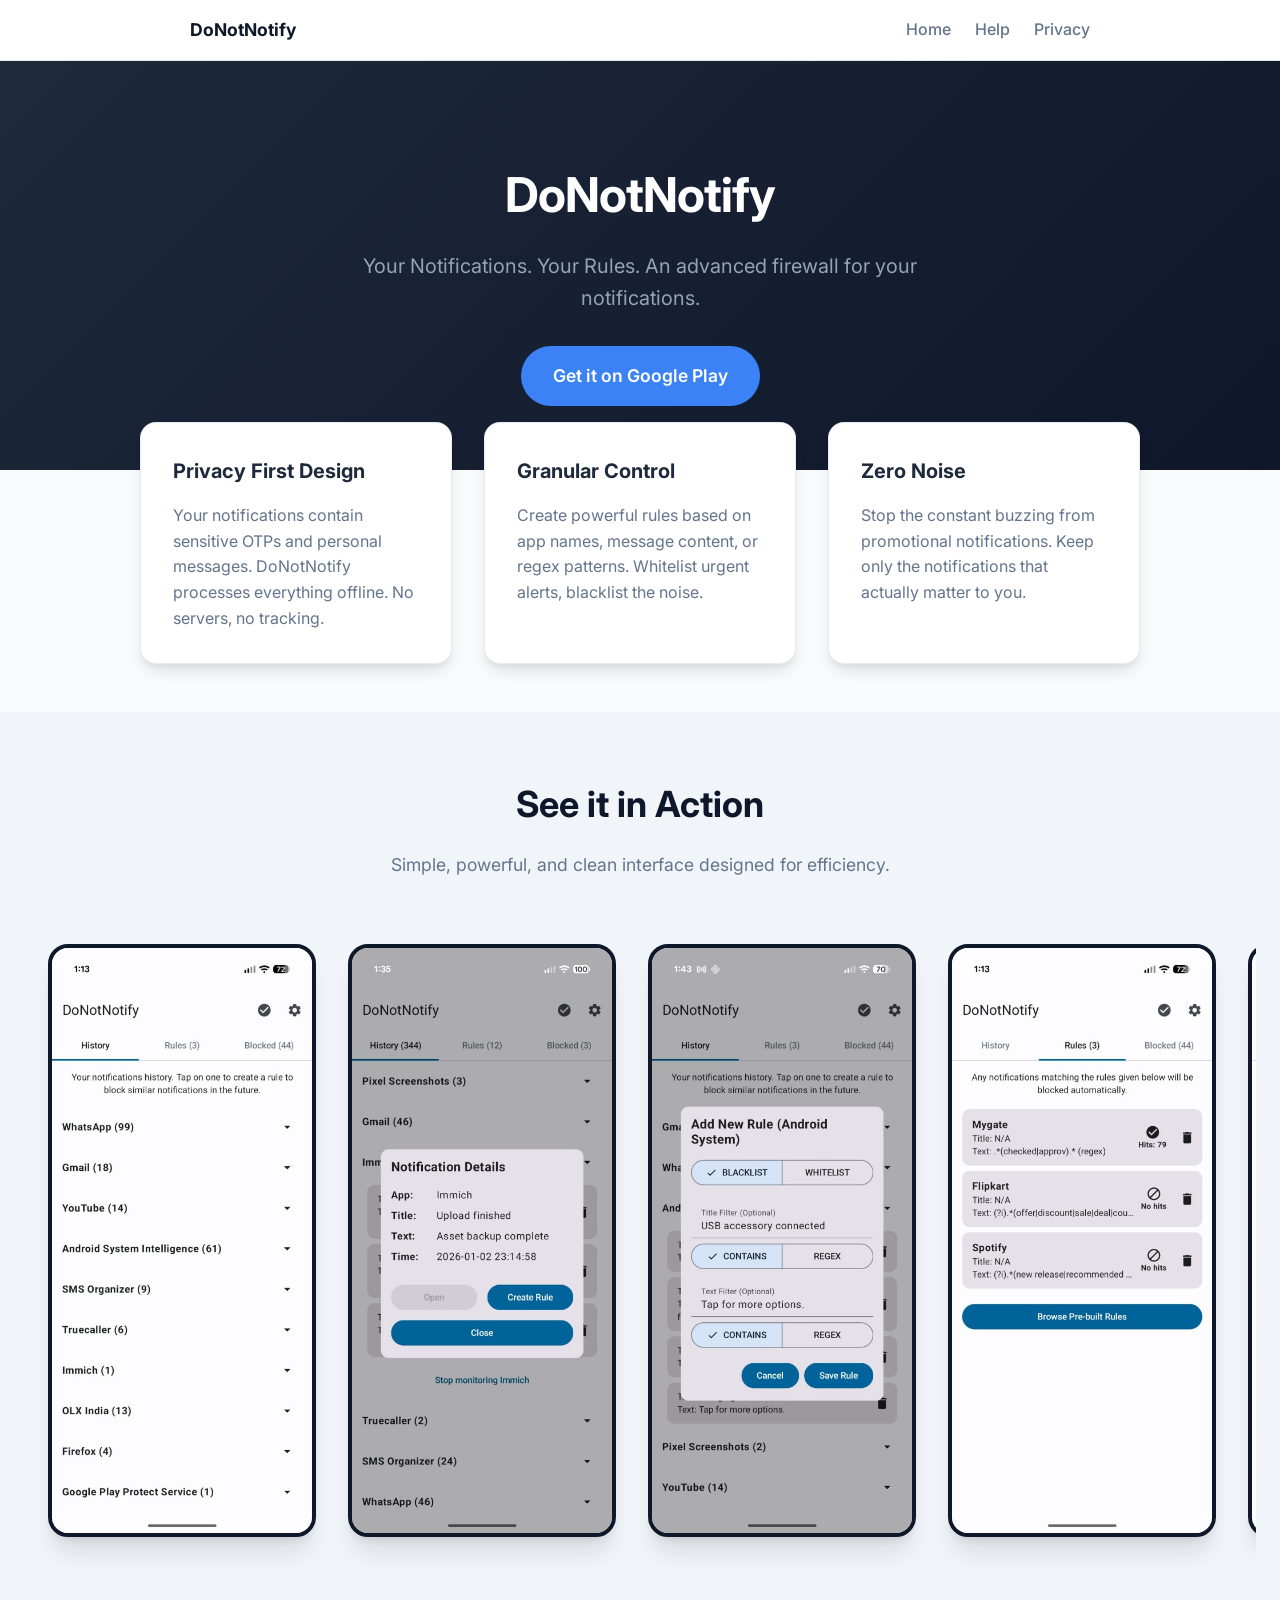
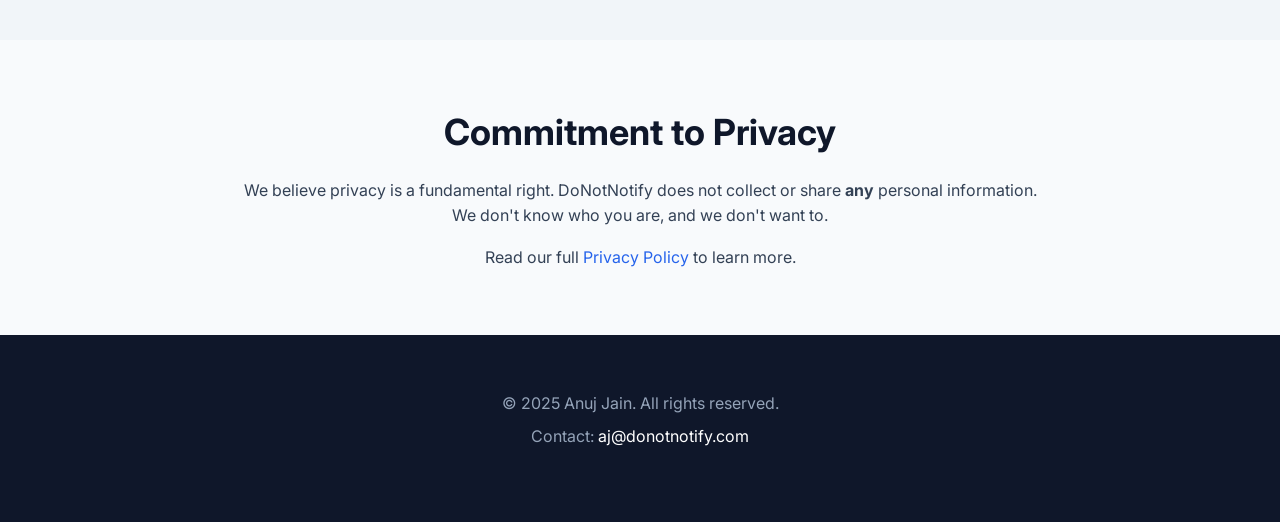
==== index.html @ 19e0c1b4 "added: buymeacoffee" ====
<!doctype html>
<html lang="en">

<head>
  <meta charset="utf-8" />
  <meta name="viewport" content="width=device-width, initial-scale=1" />
  <title>DoNotNotify — Regain Your Focus</title>
  <meta name="description"
    content="DoNotNotify is an advanced notification manager for Android. Block unwanted distractions with powerful filters while keeping your data 100% private." />
  <link rel="icon" href="favicon.ico" type="image/x-icon" />
  <link rel="apple-touch-icon" href="apple-touch-icon.png">
  <link rel="stylesheet" href="style.css">

</head>

<body>
  <nav class="main-nav">
    <div class="nav-container">
      <a href="index.html" class="nav-brand">DoNotNotify</a>
      <ul class="nav-links">
        <li><a href="index.html">Home</a></li>
        <li><a href="help.html">Help</a></li>
        <li><a href="privacy.html">Privacy</a></li>
      </ul>
    </div>
  </nav>

  <header class="hero">
    <h1>DoNotNotify</h1>
    <p>Your Notifications. Your Rules. An advanced firewall for your notifications.</p>
    <a class="hero-btn" href="https://play.google.com/store/apps/details?id=com.donotnotify.donotnotify">Get it on
      Google Play</a>
  </header>

  <main>
    <div class="features-grid">
      <div class="feature-card">
        <h3>Privacy First Design</h3>
        <p>Your notifications contain sensitive OTPs and personal messages. DoNotNotify processes everything offline. No
          servers, no tracking.</p>
      </div>
      <div class="feature-card">
        <h3>Granular Control</h3>
        <p>Create powerful rules based on app names, message content, or regex patterns. Whitelist urgent alerts,
          blacklist the noise.</p>
      </div>
      <div class="feature-card">
        <h3>Zero Noise</h3>
        <p>Stop the constant buzzing from promotional notifications. Keep only the notifications that actually matter to
          you.</p>
      </div>
    </div>

    <section class="screenshots-section">
      <h2>See it in Action</h2>
      <p>Simple, powerful, and clean interface designed for efficiency.</p>
      <div class="screenshots-scroller">
        <div class="screenshot-container">
          <img src="images/screenshot-history.jpg" alt="Notification History" class="screenshot-img" loading="lazy">
        </div>
        <div class="screenshot-container">
          <img src="images/screenshot-details.jpg" alt="Notification Details" class="screenshot-img" loading="lazy">
        </div>
        <div class="screenshot-container">
          <img src="images/screenshot-add-rule.jpg" alt="Add Blocking Rule" class="screenshot-img" loading="lazy">
        </div>
        <div class="screenshot-container">
          <img src="images/screenshot-rules.jpg" alt="Active Rules List" class="screenshot-img" loading="lazy">
        </div>
        <div class="screenshot-container">
          <img src="images/screenshot-blocked.jpg" alt="Blocked Notifications Log" class="screenshot-img"
            loading="lazy">
        </div>
      </div>
    </section>

    <section class="section-container">
      <h2>Commitment to Privacy</h2>
      <p>We believe privacy is a fundamental right. DoNotNotify does not collect or share <strong>any</strong> personal
        information. We don't know who you are, and we don't want to.</p>
      <p>Read our full <a href="privacy.html">Privacy Policy</a> to learn more.</p>
    </section>
  </main>

  <footer>
    <p>© 2025 Anuj Jain. All rights reserved.</p>
    <p>Contact: <a href="mailto:aj@donotnotify.com">aj@donotnotify.com</a></p>
    <div style="margin-top: 1.5rem;">
      <script type="text/javascript" src="https://cdnjs.buymeacoffee.com/1.0.0/button.prod.min.js"
        data-name="bmc-button" data-slug="jainanuj" data-color="#5F7FFF" data-emoji="☕" data-font="Cookie"
        data-text="Buy me a coffee" data-outline-color="#000000" data-font-color="#ffffff"
        data-coffee-color="#FFDD00"></script>
    </div>
  </footer>
</body>

</html>
---- style.css ----
@import url('https://fonts.googleapis.com/css2?family=Inter:wght@400;500;600;700&display=swap');

body {
  font-family: 'Inter', system-ui, -apple-system, sans-serif;
  margin: 0;
  background-color: #f8fafc;
  color: #334155;
  line-height: 1.6;
}

html {
  scroll-behavior: smooth;
}

:focus-visible {
  outline: 2px solid #2563eb;
  outline-offset: 2px;
}

a {
  color: #2563eb;
  text-decoration: none;
}

a:hover {
  text-decoration: underline;
}

h1 {
  color: #2563eb;
  font-size: 2rem;
}

h2 {
  color: #1e3a8a;
  margin-top: 0;
}

h3 {
  color: #0f172a;
  margin-bottom: 0.5rem;
}

/* Navigation */
.main-nav {
  background: white;
  border-bottom: 1px solid #e2e8f0;
  padding: 1rem 0;
  box-shadow: 0 1px 2px rgba(0, 0, 0, 0.05);
}

.nav-container {
  max-width: 900px;
  margin: 0 auto;
  padding: 0 1.5rem;
  display: flex;
  justify-content: space-between;
  align-items: center;
}

.nav-brand {
  font-weight: 700;
  font-size: 1.1rem;
  color: #0f172a;
  text-decoration: none;
}

.nav-links {
  list-style: none;
  margin: 0;
  padding: 0;
  display: flex;
  gap: 1.5rem;
}

.nav-links li a {
  color: #64748b;
  font-weight: 500;
  text-decoration: none;
}

.nav-links li a:hover {
  color: #2563eb;
}

header,
footer {
  text-align: center;
}

/* Hero Section */
.hero {
  background: linear-gradient(135deg, #1e293b 0%, #0f172a 100%);
  color: white;
  padding: 4rem 1.5rem;
  text-align: center;
}

.hero h1 {
  color: white;
  font-size: 3rem;
  margin-bottom: 1rem;
  letter-spacing: -0.02em;
}

.hero p {
  font-size: 1.25rem;
  color: #94a3b8;
  max-width: 600px;
  margin: 0 auto 2rem;
}

.hero-btn {
  background: #3b82f6;
  color: white;
  padding: 1rem 2rem;
  border-radius: 9999px;
  font-weight: 600;
  font-size: 1.1rem;
  transition: background 0.2s;
  display: inline-block;
  text-decoration: none;
}

.hero-btn:hover {
  background: #2563eb;
  text-decoration: none;
}

/* Features Section */
.features-grid {
  display: grid;
  grid-template-columns: repeat(auto-fit, minmax(300px, 1fr));
  gap: 2rem;
  max-width: 1000px;
  margin: -3rem auto 3rem;
  padding: 0 1.5rem;
  position: relative;
  z-index: 10;
}

.feature-card {
  background: white;
  padding: 2rem;
  border-radius: 16px;
  box-shadow: 0 10px 15px -3px rgba(0, 0, 0, 0.1), 0 4px 6px -2px rgba(0, 0, 0, 0.05);
  border: 1px solid rgba(226, 232, 240, 0.8);
  transition: transform 0.2s, box-shadow 0.2s;
}

.feature-card:hover {
  transform: translateY(-5px);
  box-shadow: 0 20px 25px -5px rgba(0, 0, 0, 0.1), 0 10px 10px -5px rgba(0, 0, 0, 0.04);
}

.feature-card h3 {
  color: #1e293b;
  font-size: 1.25rem;
  margin-top: 0;
}

.feature-card p {
  color: #64748b;
  margin-bottom: 0;
}

/* Section Styling */
.section-container {
  max-width: 800px;
  margin: 4rem auto;
  padding: 0 1.5rem;
  text-align: center;
}

.section-container h2 {
  font-size: 2.25rem;
  color: #0f172a;
  margin-bottom: 1rem;
}

/* Screenshots Section */
.screenshots-section {
  padding: 4rem 1.5rem;
  background: #f1f5f9;
  text-align: center;
  overflow: hidden;
}

.screenshots-section h2 {
  color: #0f172a;
  font-size: 2.25rem;
  margin-bottom: 1rem;
}

.screenshots-section p {
  color: #64748b;
  margin-bottom: 2rem;
  font-size: 1.1rem;
}

.screenshots-scroller {
  display: flex;
  flex-wrap: nowrap;
  align-items: center;
  gap: 2rem;
  overflow-x: auto;
  padding: 2rem 1.5rem;
  scroll-snap-type: x mandatory;
  -webkit-overflow-scrolling: touch;
  width: 100%;
  box-sizing: border-box;
  justify-content: start;
  /* Default for mobile/overflow */
  scrollbar-width: none;
  /* Firefox */
}


/* Center screenshots on desktop if they fit */
@media (min-width: 1500px) {
  .screenshots-scroller {
    justify-content: center;
  }
}


.screenshots-scroller::-webkit-scrollbar {
  display: none;
  /* Chrome/Safari */
}

.screenshot-container {
  flex: 0 0 auto;
  scroll-snap-align: center;
  transition: transform 0.3s ease;
}

.screenshot-container:hover {
  transform: translateY(-10px);
}

.screenshot-img {
  width: 260px;
  /* Mobile width */
  border-radius: 20px;
  box-shadow: 0 20px 25px -5px rgba(0, 0, 0, 0.1), 0 8px 10px -6px rgba(0, 0, 0, 0.1);
  border: 4px solid #0f172a;
  /* Frame look */
}

/* Footer */
footer {
  background: #0f172a;
  color: #94a3b8;
  padding: 3rem 1.5rem;
  text-align: center;
  margin-top: 4rem;
}

footer p {
  margin: 0.5rem 0;
}

footer a {
  color: white;
}

/* Documentation Specifics */
.docs-container {
  max-width: 800px;
  margin: 0 auto;
  padding: 2rem 1rem;
}

.docs-container header {
  margin-bottom: 2rem;
  text-align: center;
}

.docs-container h1 {
  margin-bottom: 0.5rem;
}

.docs-container h2 {
  color: #1e3a8a;
  margin-top: 2rem;
  border-bottom: 1px solid #cbd5e1;
  padding-bottom: 0.25rem;
}

.section {
  background: #ffffff;
  border-radius: 10px;
  box-shadow: 0 2px 8px rgba(0, 0, 0, 0.05);
  padding: 1.5rem;
  margin-bottom: 1.5rem;
}

/* Mobile Responsiveness */
@media (max-width: 640px) {
  .hero {
    padding: 3rem 1rem;
  }

  .hero h1 {
    font-size: 2rem;
  }

  .nav-container {
    flex-direction: column;
    gap: 1rem;
  }

  .features-grid {
    margin-top: 2rem;
    grid-template-columns: 1fr;
    padding: 0 1rem;
  }

  .feature-card {
    padding: 1.5rem;
  }
}
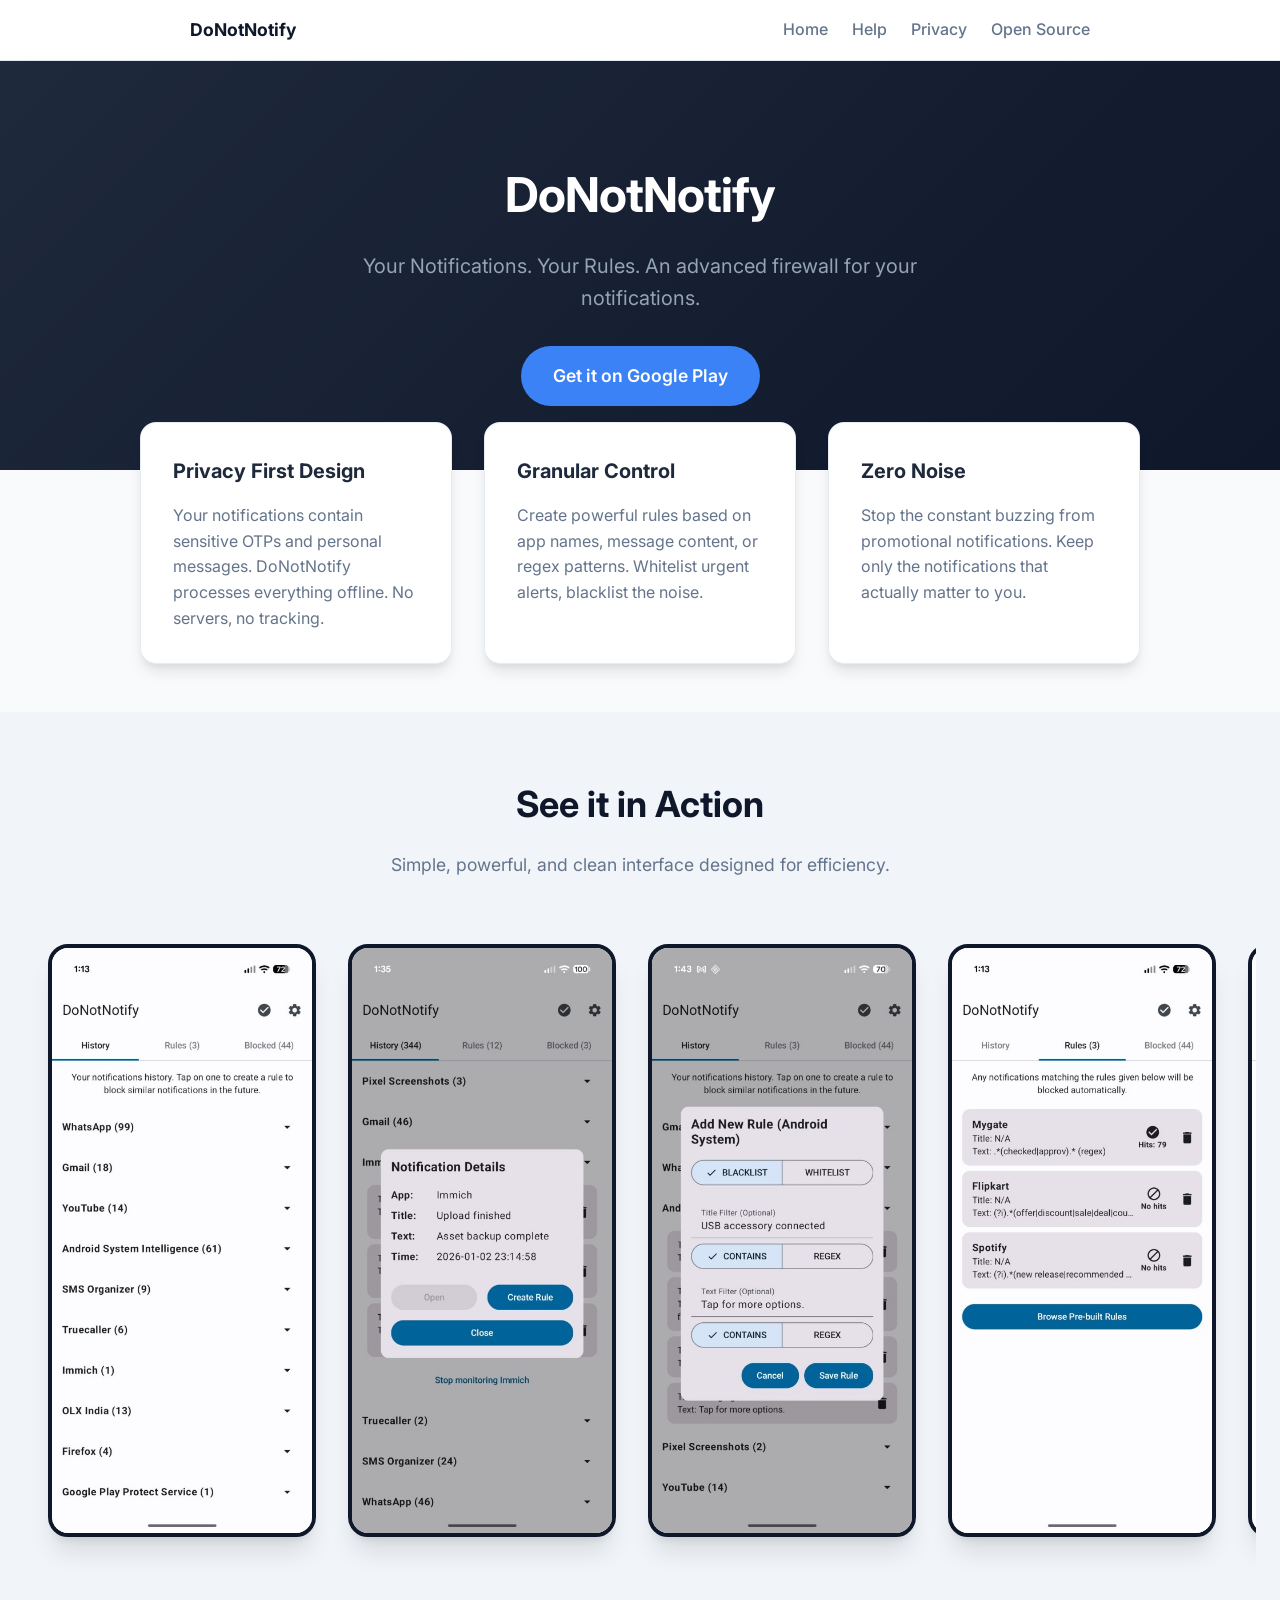
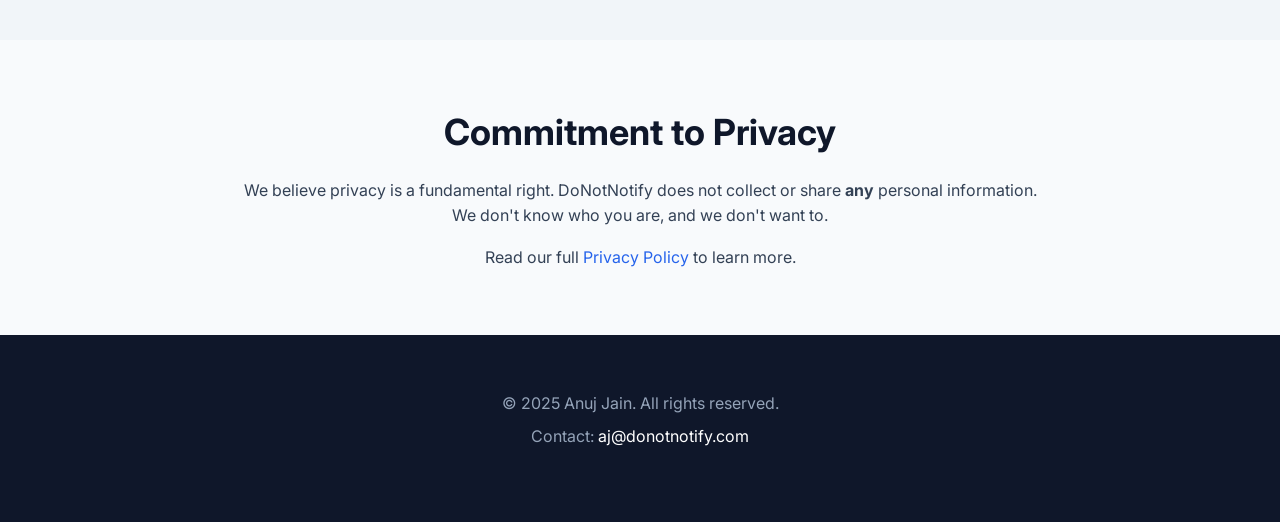
==== commit 1bcea87f: "added: open source page" ====
--- a/index.html
+++ b/index.html
@@ -21,6 +21,7 @@
         <li><a href="index.html">Home</a></li>
         <li><a href="help.html">Help</a></li>
         <li><a href="privacy.html">Privacy</a></li>
+        <li><a href="opensource.html">Open Source</a></li>
       </ul>
     </div>
   </nav>
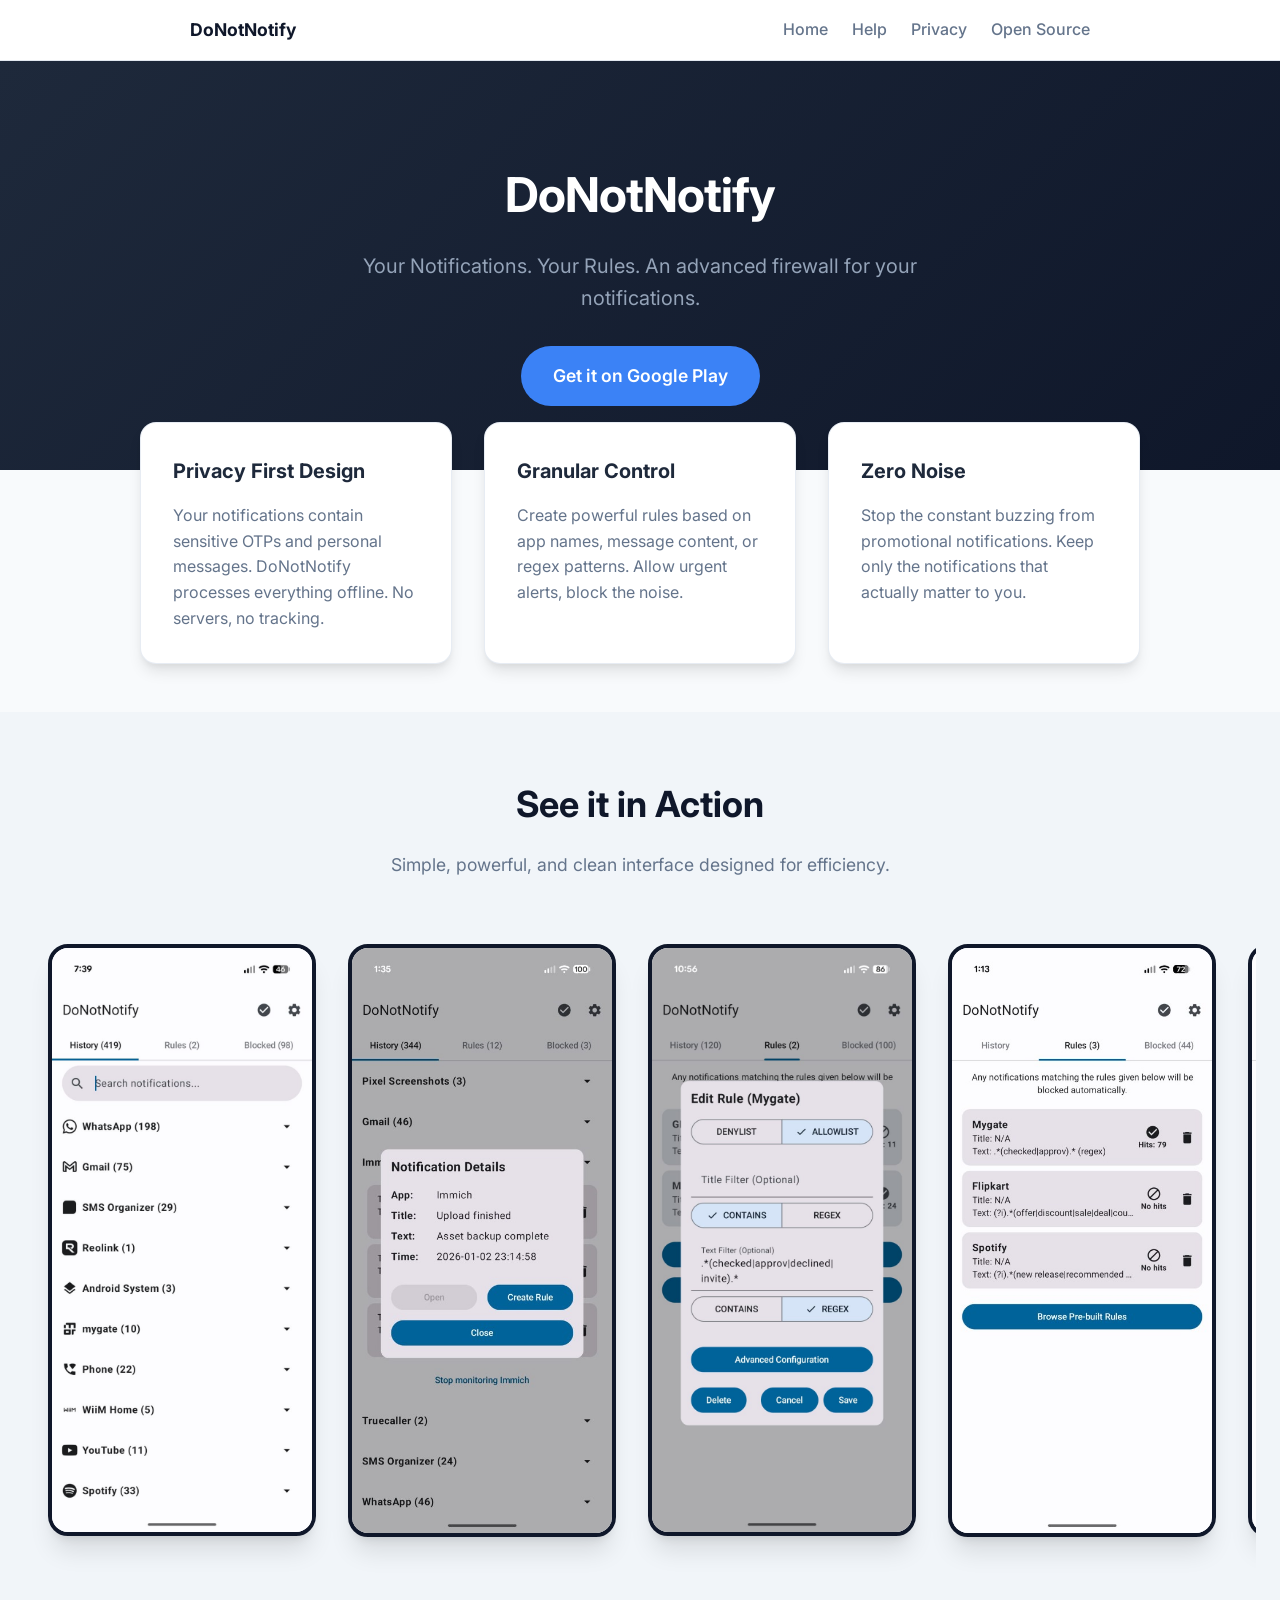
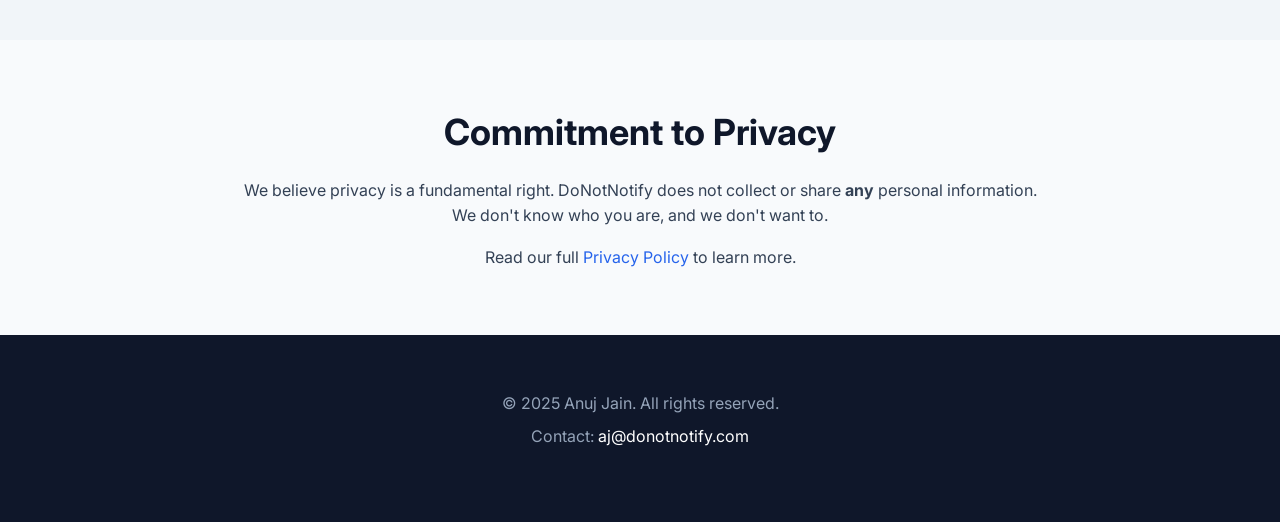
==== commit c466d8dd: "changed: blacklist and whitelist" ====
--- a/index.html
+++ b/index.html
@@ -42,8 +42,8 @@
       </div>
       <div class="feature-card">
         <h3>Granular Control</h3>
-        <p>Create powerful rules based on app names, message content, or regex patterns. Whitelist urgent alerts,
-          blacklist the noise.</p>
+        <p>Create powerful rules based on app names, message content, or regex patterns. Allow urgent alerts,
+          block the noise.</p>
       </div>
       <div class="feature-card">
         <h3>Zero Noise</h3>
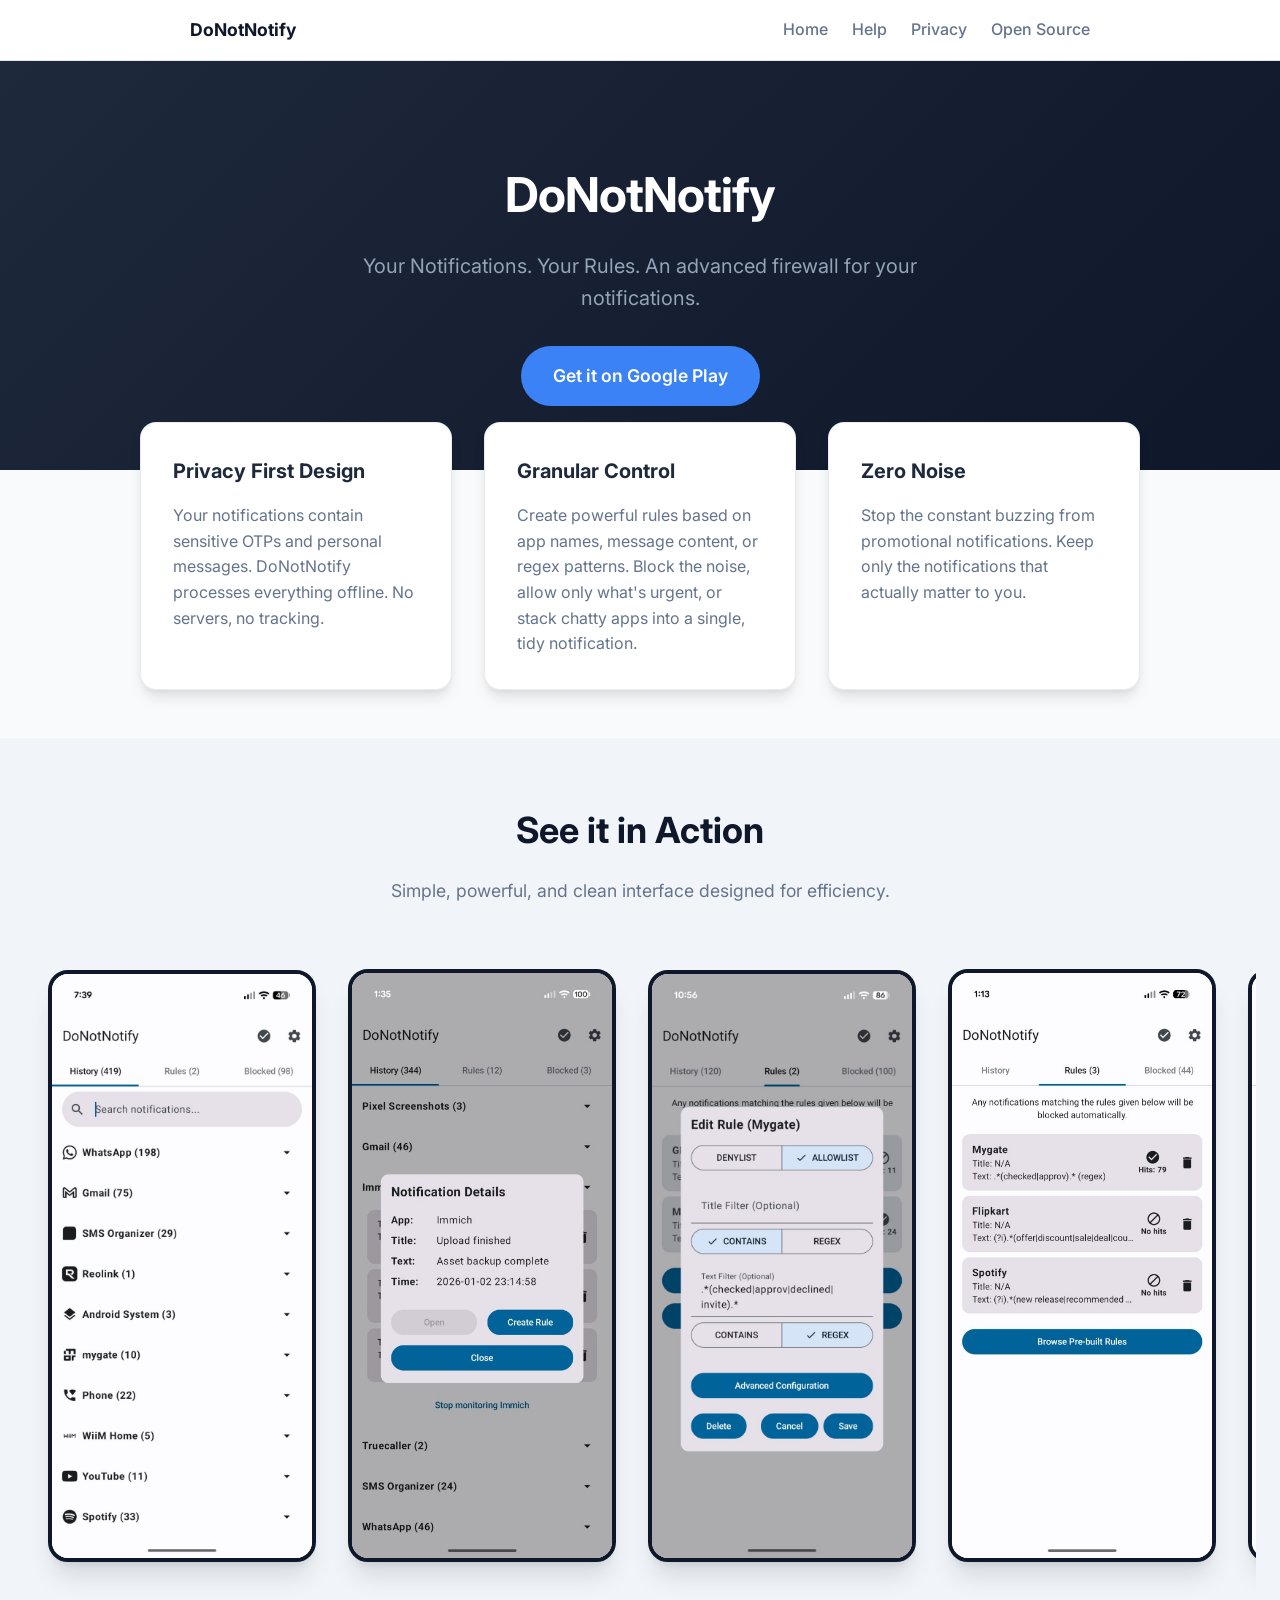
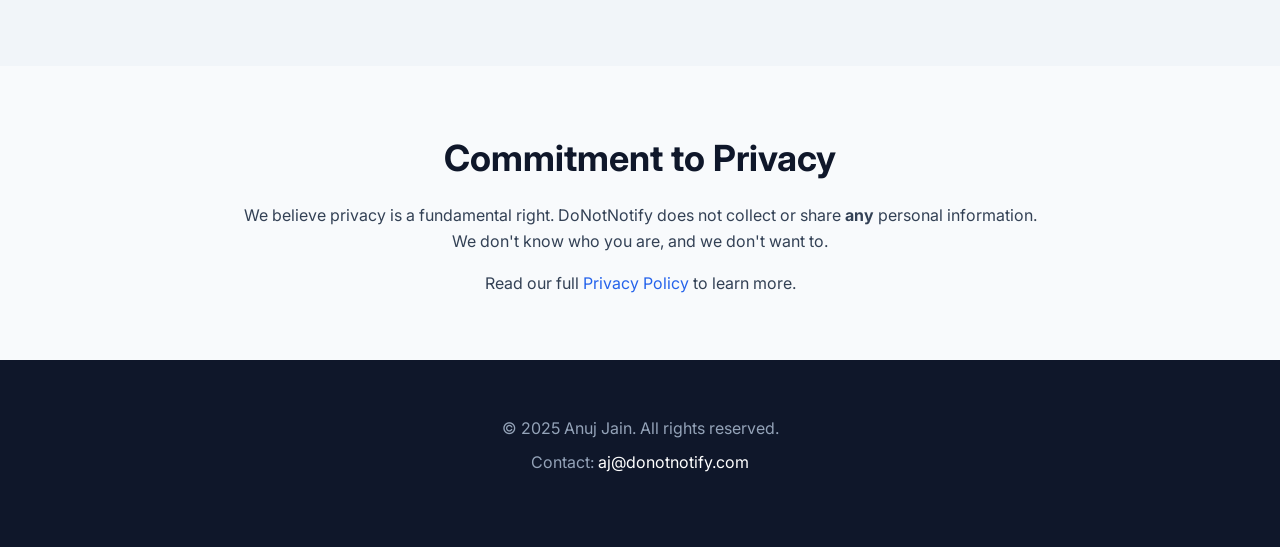
==== commit a25ca972: "added: stack feature" ====
--- a/index.html
+++ b/index.html
@@ -42,8 +42,8 @@
       </div>
       <div class="feature-card">
         <h3>Granular Control</h3>
-        <p>Create powerful rules based on app names, message content, or regex patterns. Allow urgent alerts,
-          block the noise.</p>
+        <p>Create powerful rules based on app names, message content, or regex patterns. Block the noise, allow only
+          what's urgent, or stack chatty apps into a single, tidy notification.</p>
       </div>
       <div class="feature-card">
         <h3>Zero Noise</h3>
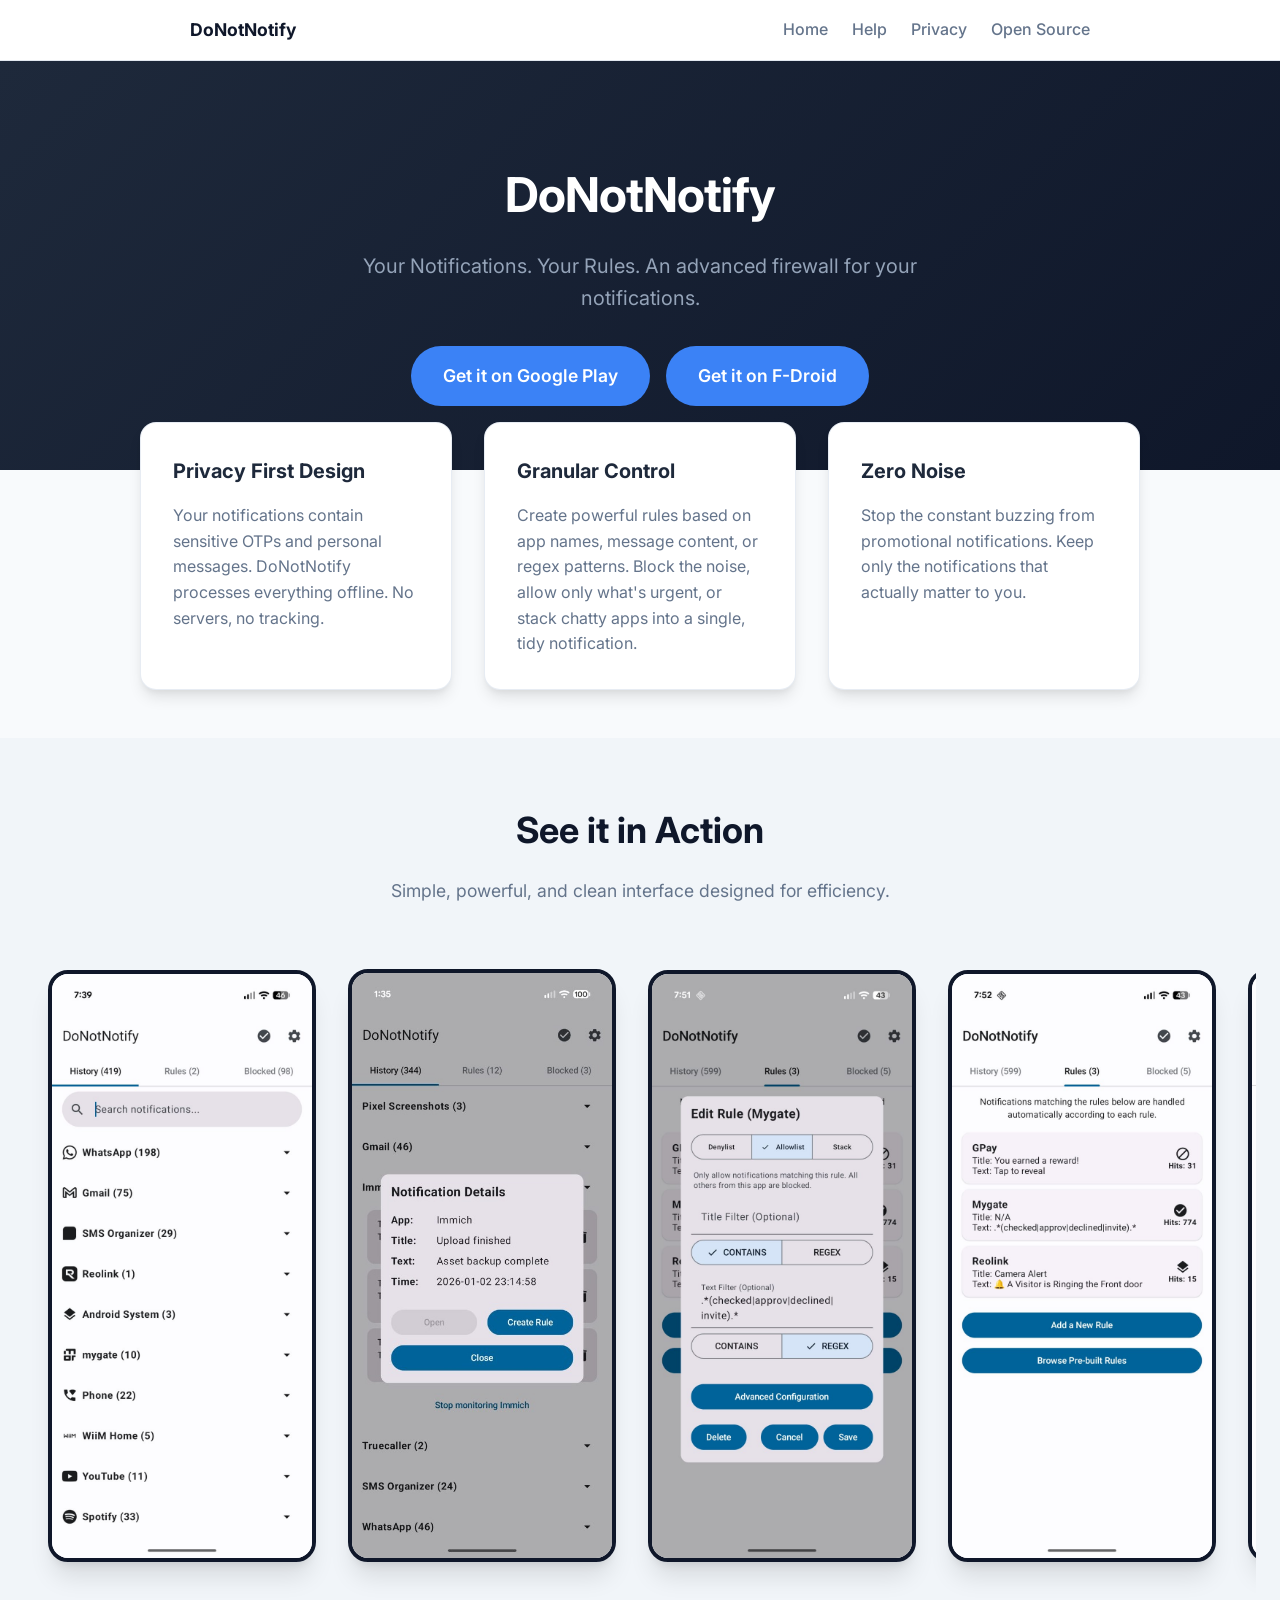
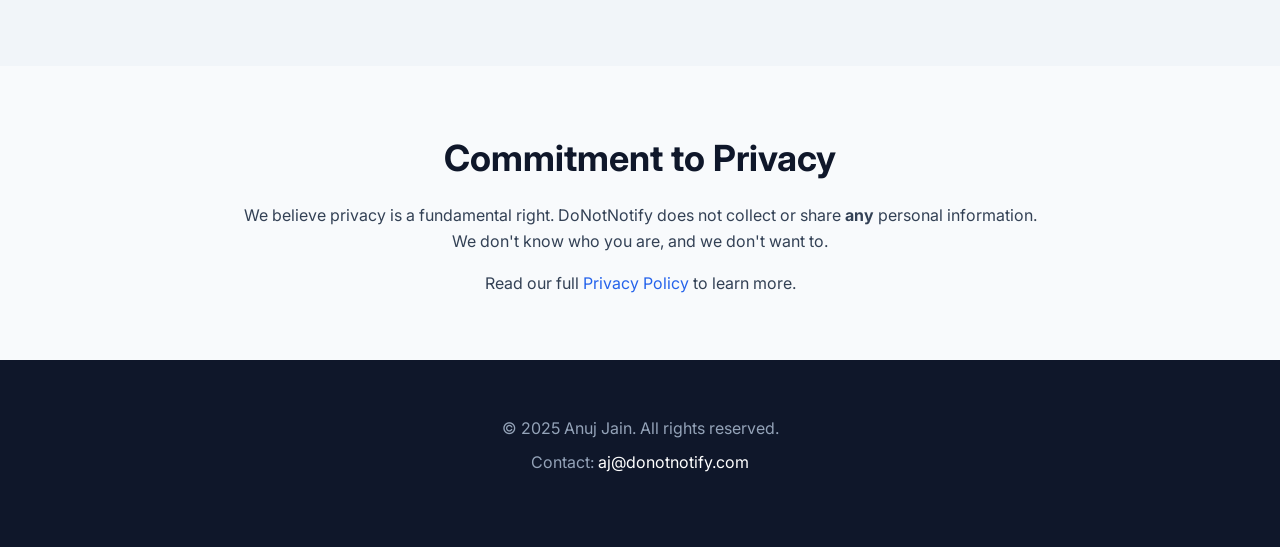
==== commit 5a5eb07c: "added: F-Droid download link Co-Authored-By: Claude Opus 5.5 <noreply@anthropic.com> Claude-Session:" ====
--- a/index.html
+++ b/index.html
@@ -29,8 +29,12 @@
   <header class="hero">
     <h1>DoNotNotify</h1>
     <p>Your Notifications. Your Rules. An advanced firewall for your notifications.</p>
-    <a class="hero-btn" href="https://play.google.com/store/apps/details?id=com.donotnotify.donotnotify">Get it on
-      Google Play</a>
+    <div class="hero-actions">
+      <a class="hero-btn" href="https://play.google.com/store/apps/details?id=com.donotnotify.donotnotify">Get it on
+        Google Play</a>
+      <a class="hero-btn" href="https://f-droid.org/en/packages/com.donotnotify.donotnotify/">Get it on
+        F-Droid</a>
+    </div>
   </header>
 
   <main>
--- a/style.css
+++ b/style.css
@@ -108,6 +108,13 @@
   color: #94a3b8;
   max-width: 600px;
   margin: 0 auto 2rem;
+}
+
+.hero-actions {
+  display: flex;
+  flex-wrap: wrap;
+  justify-content: center;
+  gap: 1rem;
 }
 
 .hero-btn {
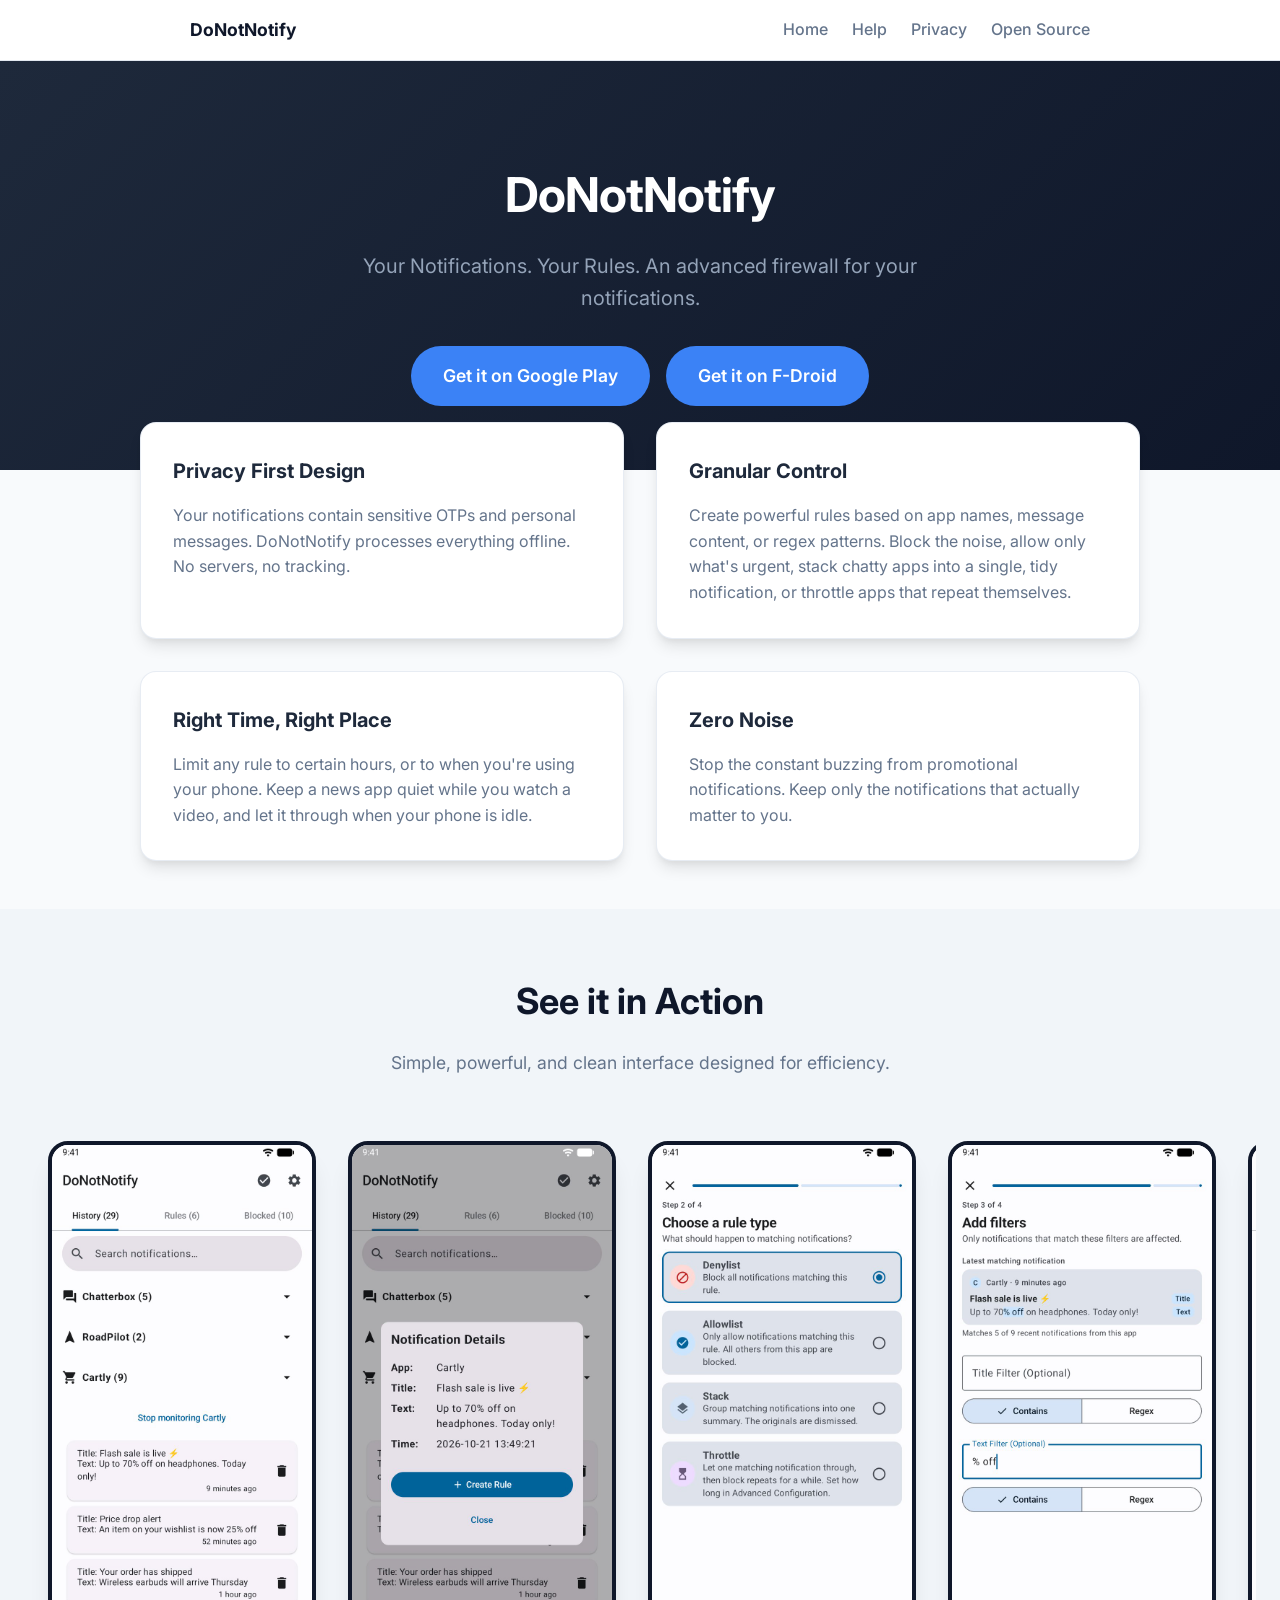
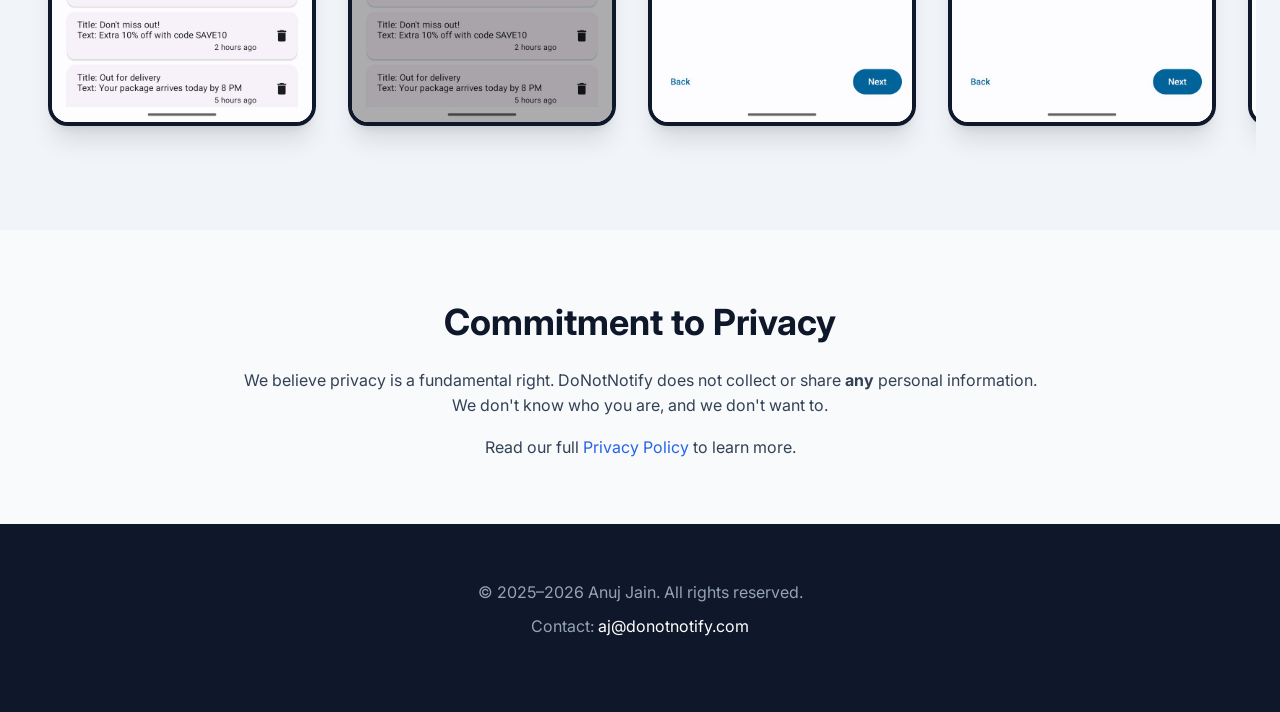
==== commit bb6209fd: "updated: screenshots, help, and privacy policy for 7.0 - New screenshots from the current app (demo " ====
--- a/index.html
+++ b/index.html
@@ -47,7 +47,13 @@
       <div class="feature-card">
         <h3>Granular Control</h3>
         <p>Create powerful rules based on app names, message content, or regex patterns. Block the noise, allow only
-          what's urgent, or stack chatty apps into a single, tidy notification.</p>
+          what's urgent, stack chatty apps into a single, tidy notification, or throttle apps that repeat
+          themselves.</p>
+      </div>
+      <div class="feature-card">
+        <h3>Right Time, Right Place</h3>
+        <p>Limit any rule to certain hours, or to when you're using your phone. Keep a news app quiet while you watch
+          a video, and let it through when your phone is idle.</p>
       </div>
       <div class="feature-card">
         <h3>Zero Noise</h3>
@@ -61,20 +67,25 @@
       <p>Simple, powerful, and clean interface designed for efficiency.</p>
       <div class="screenshots-scroller">
         <div class="screenshot-container">
-          <img src="images/screenshot-history.jpg" alt="Notification History" class="screenshot-img" loading="lazy">
+          <img src="images/screenshot-history.jpg" alt="Notification history, grouped by app" class="screenshot-img" loading="lazy">
         </div>
         <div class="screenshot-container">
-          <img src="images/screenshot-details.jpg" alt="Notification Details" class="screenshot-img" loading="lazy">
+          <img src="images/screenshot-details.jpg" alt="Notification details, with a button to create a rule" class="screenshot-img" loading="lazy">
         </div>
         <div class="screenshot-container">
-          <img src="images/screenshot-add-rule.jpg" alt="Add Blocking Rule" class="screenshot-img" loading="lazy">
+          <img src="images/screenshot-rule-type.jpg" alt="Choosing a rule type: Denylist, Allowlist, Stack or Throttle" class="screenshot-img" loading="lazy">
         </div>
         <div class="screenshot-container">
-          <img src="images/screenshot-rules.jpg" alt="Active Rules List" class="screenshot-img" loading="lazy">
+          <img src="images/screenshot-add-filters.jpg" alt="Adding filters, with a live preview of the notifications they match" class="screenshot-img" loading="lazy">
         </div>
         <div class="screenshot-container">
-          <img src="images/screenshot-blocked.jpg" alt="Blocked Notifications Log" class="screenshot-img"
-            loading="lazy">
+          <img src="images/screenshot-rules.jpg" alt="Rules list" class="screenshot-img" loading="lazy">
+        </div>
+        <div class="screenshot-container">
+          <img src="images/screenshot-advanced.jpg" alt="Advanced Configuration, limiting a rule to when the phone is in use" class="screenshot-img" loading="lazy">
+        </div>
+        <div class="screenshot-container">
+          <img src="images/screenshot-blocked.jpg" alt="Blocked notifications log" class="screenshot-img" loading="lazy">
         </div>
       </div>
     </section>
@@ -88,7 +99,7 @@
   </main>
 
   <footer>
-    <p>© 2025 Anuj Jain. All rights reserved.</p>
+    <p>© 2025–2026 Anuj Jain. All rights reserved.</p>
     <p>Contact: <a href="mailto:aj@donotnotify.com">aj@donotnotify.com</a></p>
     <div style="margin-top: 1.5rem;">
       <script type="text/javascript" src="https://cdnjs.buymeacoffee.com/1.0.0/button.prod.min.js"
--- a/style.css
+++ b/style.css
@@ -137,7 +137,7 @@
 /* Features Section */
 .features-grid {
   display: grid;
-  grid-template-columns: repeat(auto-fit, minmax(300px, 1fr));
+  grid-template-columns: repeat(auto-fit, minmax(380px, 1fr));
   gap: 2rem;
   max-width: 1000px;
   margin: -3rem auto 3rem;
@@ -216,24 +216,41 @@
   -webkit-overflow-scrolling: touch;
   width: 100%;
   box-sizing: border-box;
-  justify-content: start;
-  /* Default for mobile/overflow */
+  justify-content: flex-start;
   scrollbar-width: none;
   /* Firefox */
 }
-
-
-/* Center screenshots on desktop if they fit */
-@media (min-width: 1500px) {
-  .screenshots-scroller {
-    justify-content: center;
-  }
-}
-
 
 .screenshots-scroller::-webkit-scrollbar {
   display: none;
   /* Chrome/Safari */
+}
+
+/* Center the row when it fits, without cutting off its start when it doesn't */
+.screenshot-container:first-child {
+  margin-left: auto;
+}
+
+.screenshot-container:last-child {
+  margin-right: auto;
+}
+
+/* A mouse can't swipe, so show a slim scrollbar when the row overflows */
+@media (hover: hover) and (pointer: fine) {
+  .screenshots-scroller {
+    scrollbar-width: thin;
+    scrollbar-color: #cbd5e1 transparent;
+  }
+
+  .screenshots-scroller::-webkit-scrollbar {
+    display: block;
+    height: 8px;
+  }
+
+  .screenshots-scroller::-webkit-scrollbar-thumb {
+    background: #cbd5e1;
+    border-radius: 4px;
+  }
 }
 
 .screenshot-container {
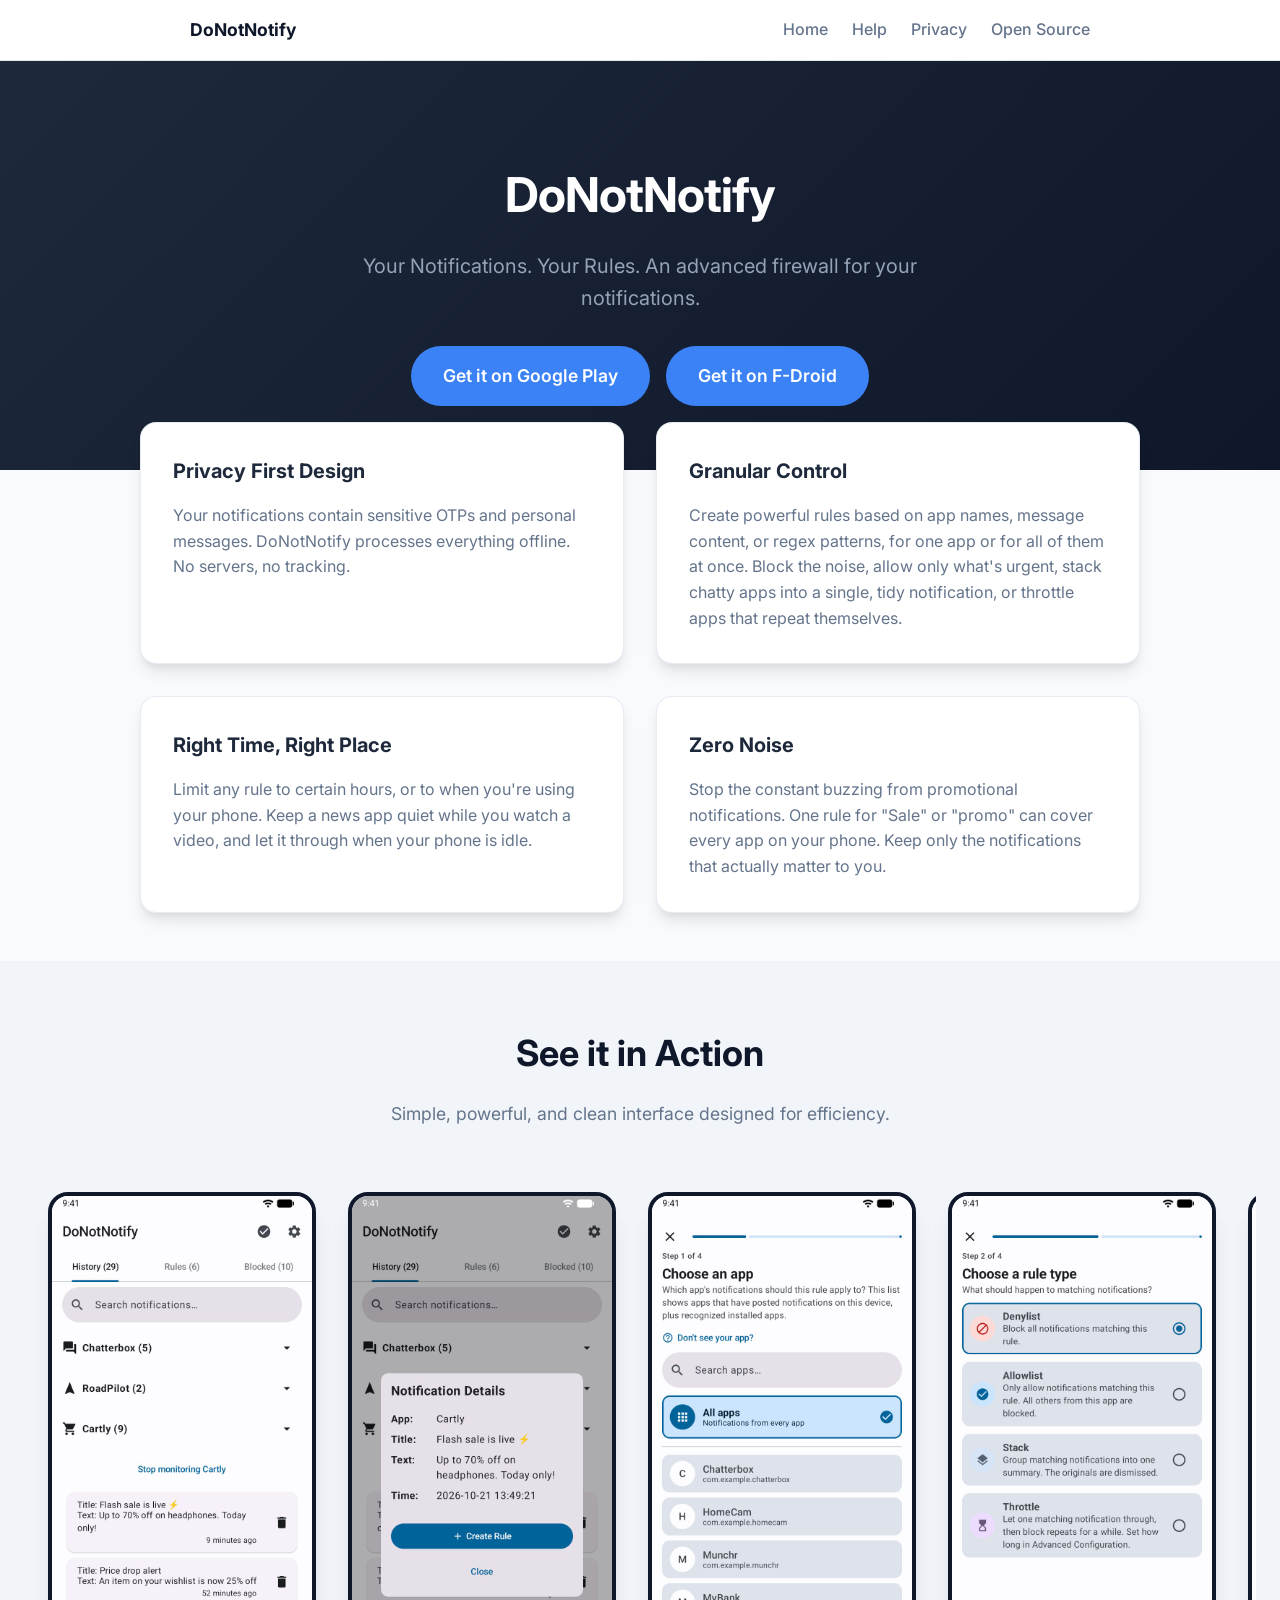
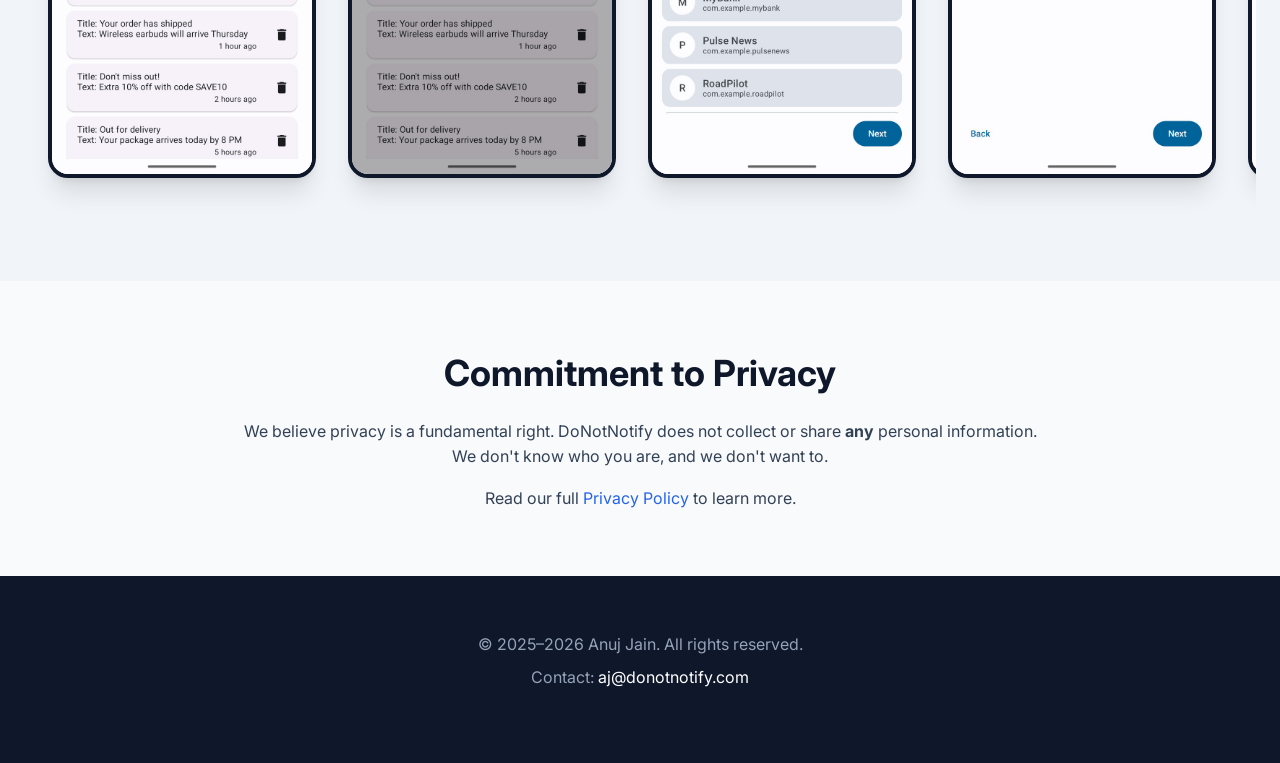
==== commit 0cba4e3f: "updated: help, home page and a screenshot for 7.2's rules for all apps Co-Authored-By: Claude Fable " ====
--- a/index.html
+++ b/index.html
@@ -46,9 +46,9 @@
       </div>
       <div class="feature-card">
         <h3>Granular Control</h3>
-        <p>Create powerful rules based on app names, message content, or regex patterns. Block the noise, allow only
-          what's urgent, stack chatty apps into a single, tidy notification, or throttle apps that repeat
-          themselves.</p>
+        <p>Create powerful rules based on app names, message content, or regex patterns, for one app or for all of
+          them at once. Block the noise, allow only what's urgent, stack chatty apps into a single, tidy
+          notification, or throttle apps that repeat themselves.</p>
       </div>
       <div class="feature-card">
         <h3>Right Time, Right Place</h3>
@@ -57,8 +57,8 @@
       </div>
       <div class="feature-card">
         <h3>Zero Noise</h3>
-        <p>Stop the constant buzzing from promotional notifications. Keep only the notifications that actually matter to
-          you.</p>
+        <p>Stop the constant buzzing from promotional notifications. One rule for "Sale" or "promo" can cover every
+          app on your phone. Keep only the notifications that actually matter to you.</p>
       </div>
     </div>
 
@@ -71,6 +71,9 @@
         </div>
         <div class="screenshot-container">
           <img src="images/screenshot-details.jpg" alt="Notification details, with a button to create a rule" class="screenshot-img" loading="lazy">
+        </div>
+        <div class="screenshot-container">
+          <img src="images/screenshot-all-apps.jpg" alt="Choosing All apps, for a rule that applies to every app" class="screenshot-img" loading="lazy">
         </div>
         <div class="screenshot-container">
           <img src="images/screenshot-rule-type.jpg" alt="Choosing a rule type: Denylist, Allowlist, Stack or Throttle" class="screenshot-img" loading="lazy">
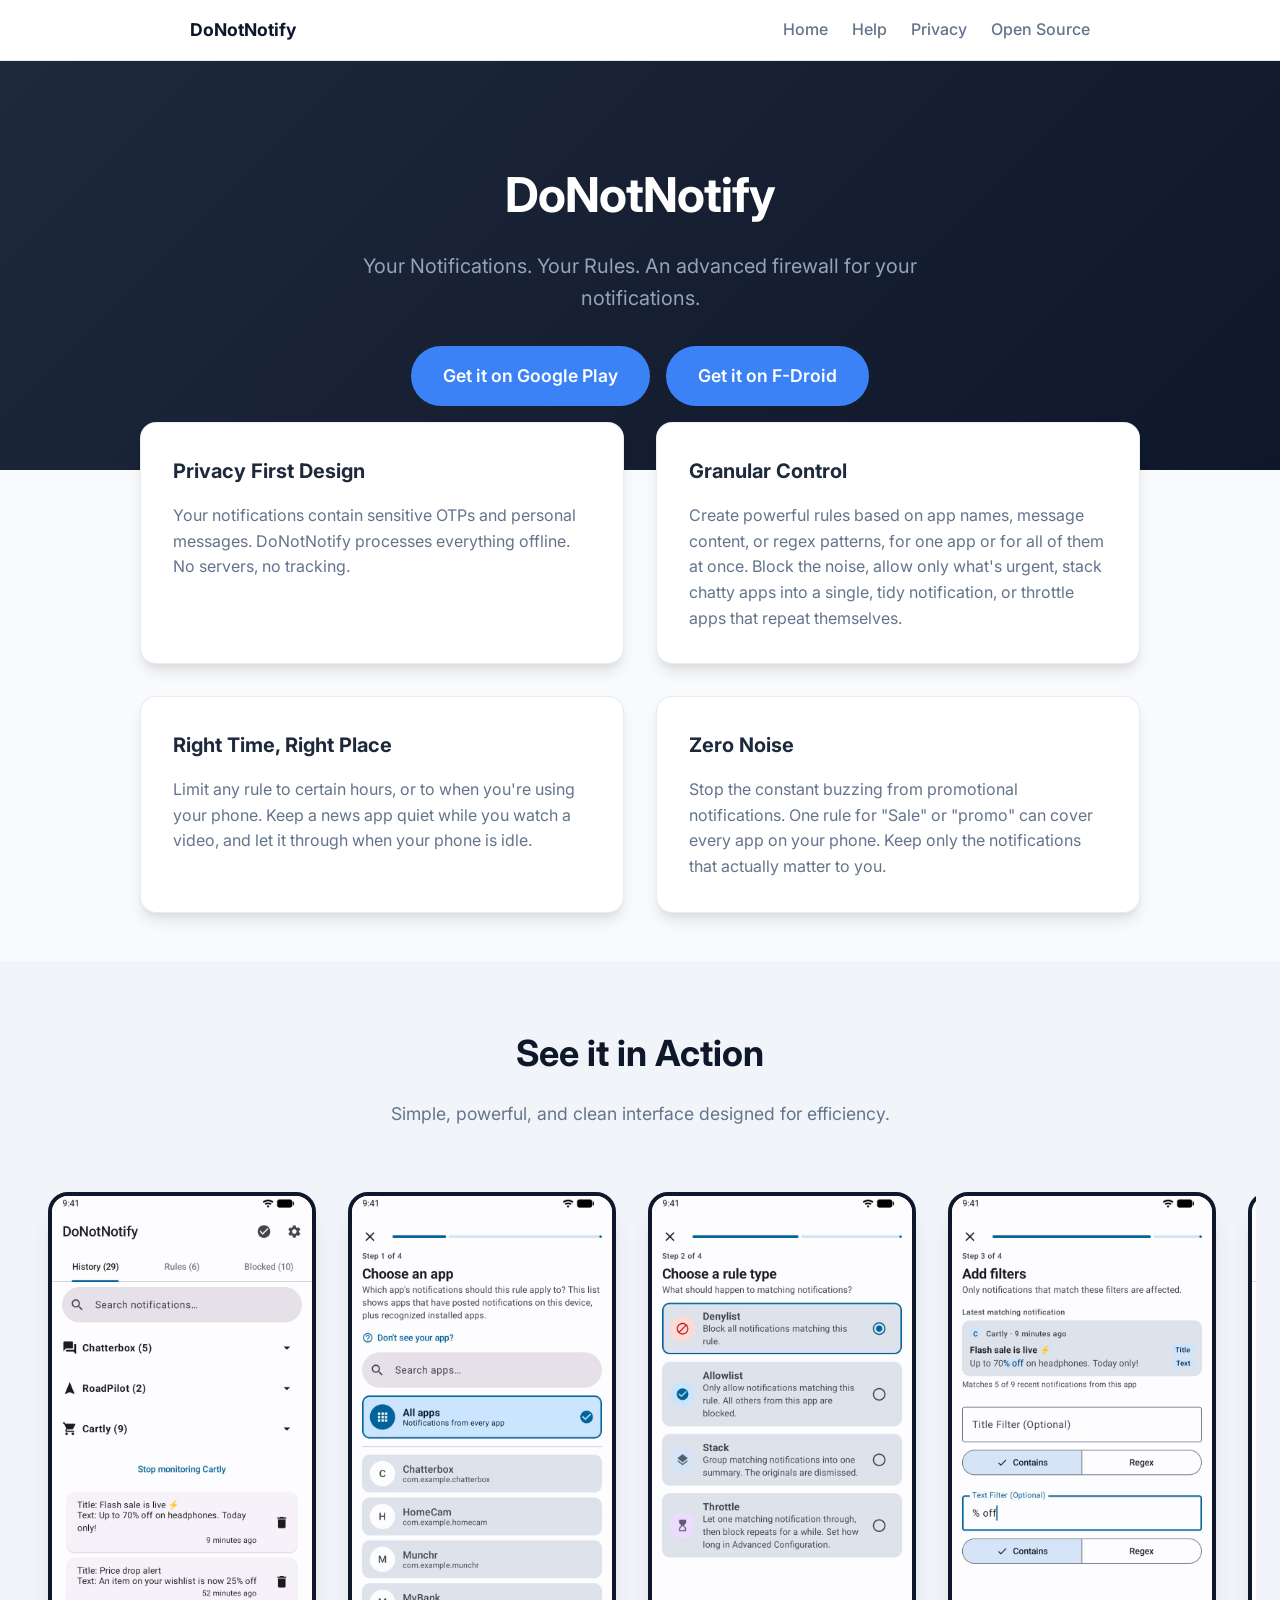
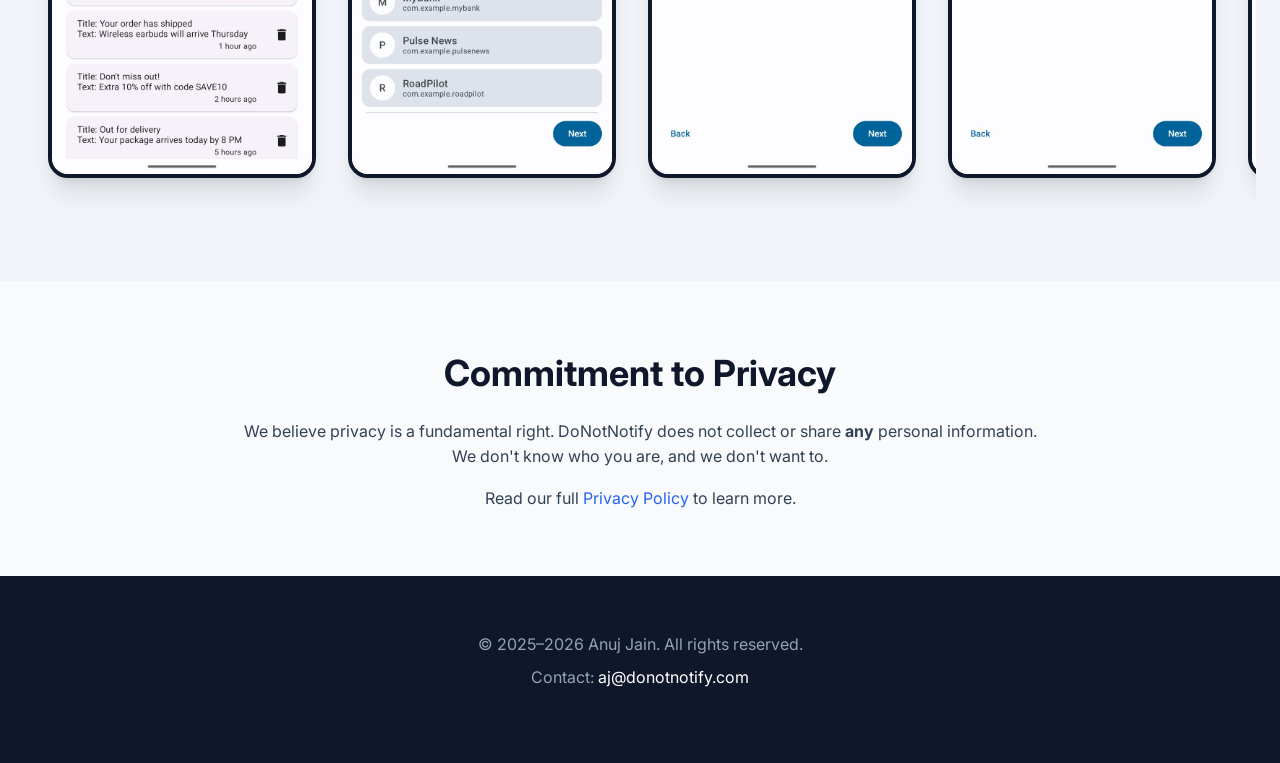
==== commit 3f367952: "changed: five screenshots on the home page instead of eight Dropped details, advanced configuration " ====
--- a/index.html
+++ b/index.html
@@ -70,9 +70,6 @@
           <img src="images/screenshot-history.jpg" alt="Notification history, grouped by app" class="screenshot-img" loading="lazy">
         </div>
         <div class="screenshot-container">
-          <img src="images/screenshot-details.jpg" alt="Notification details, with a button to create a rule" class="screenshot-img" loading="lazy">
-        </div>
-        <div class="screenshot-container">
           <img src="images/screenshot-all-apps.jpg" alt="Choosing All apps, for a rule that applies to every app" class="screenshot-img" loading="lazy">
         </div>
         <div class="screenshot-container">
@@ -83,12 +80,6 @@
         </div>
         <div class="screenshot-container">
           <img src="images/screenshot-rules.jpg" alt="Rules list" class="screenshot-img" loading="lazy">
-        </div>
-        <div class="screenshot-container">
-          <img src="images/screenshot-advanced.jpg" alt="Advanced Configuration, limiting a rule to when the phone is in use" class="screenshot-img" loading="lazy">
-        </div>
-        <div class="screenshot-container">
-          <img src="images/screenshot-blocked.jpg" alt="Blocked notifications log" class="screenshot-img" loading="lazy">
         </div>
       </div>
     </section>
